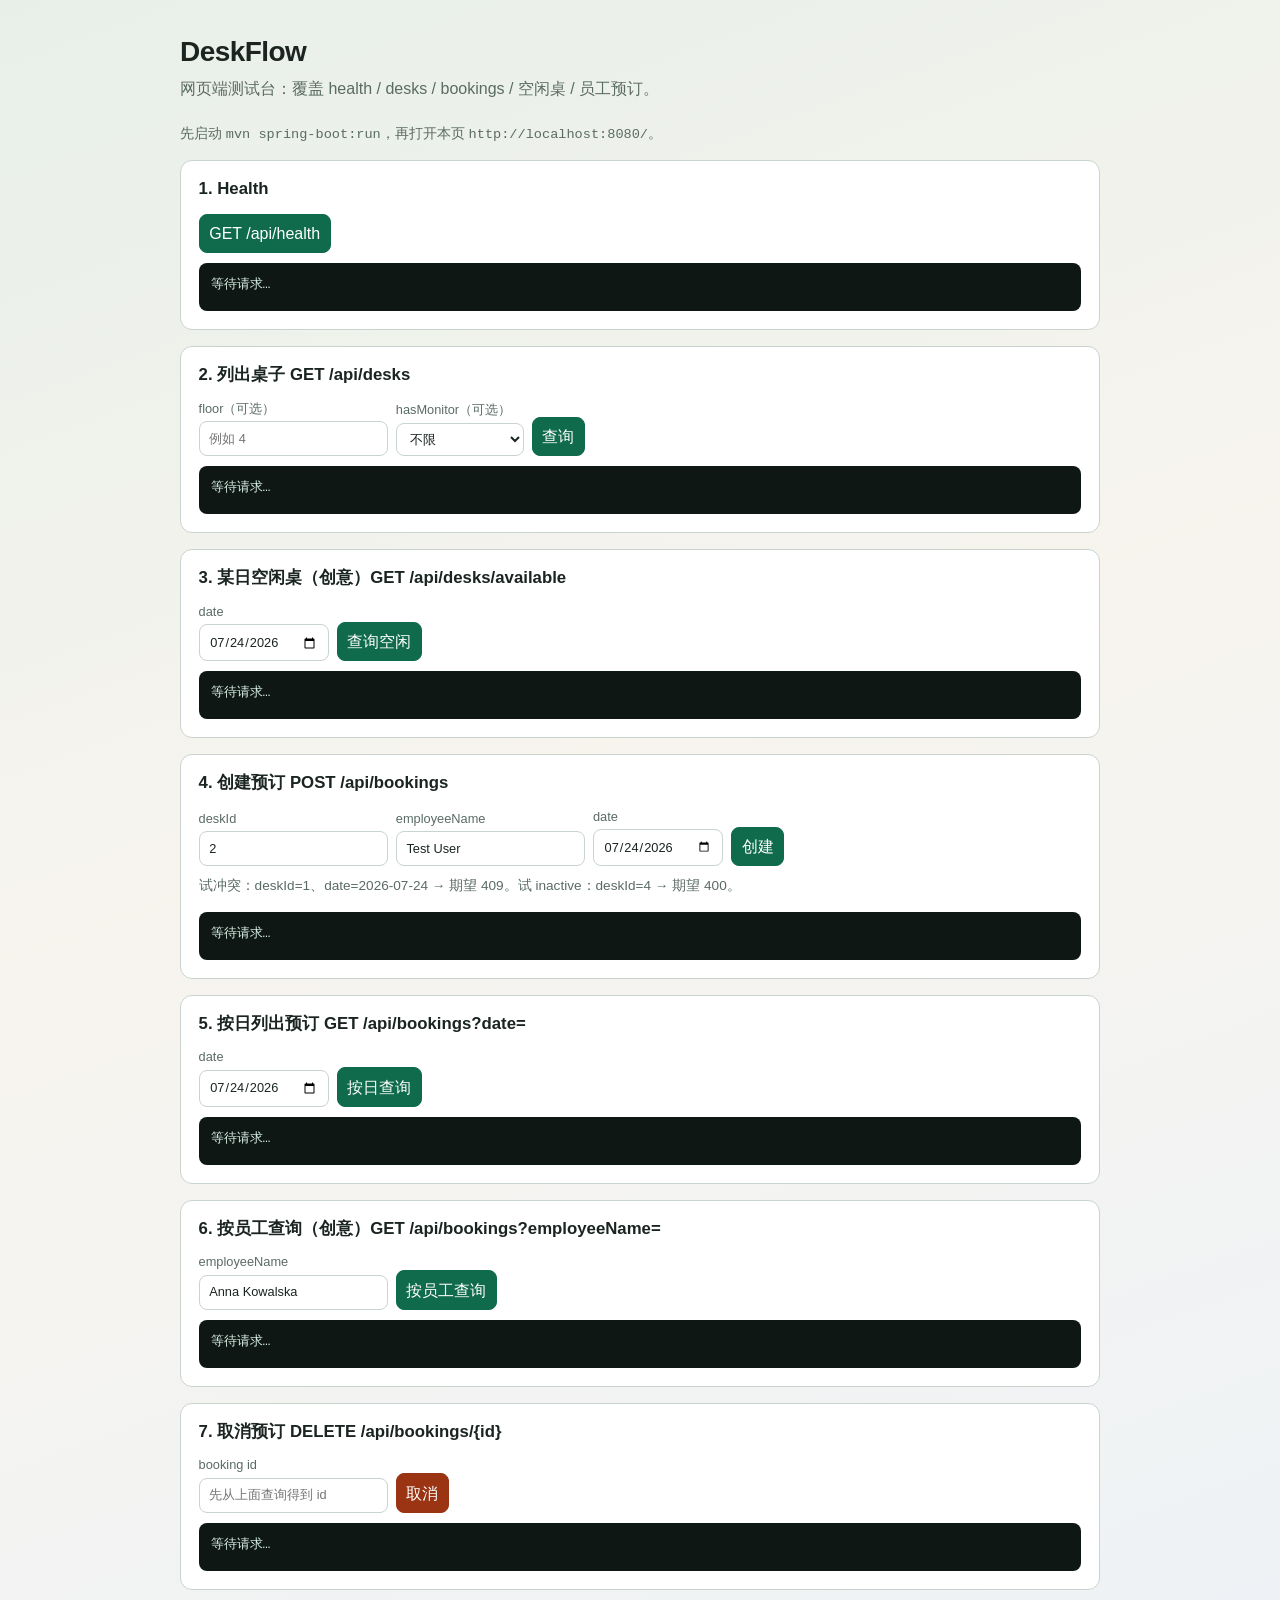
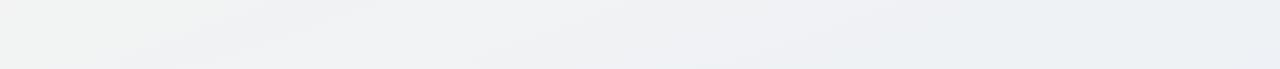
==== src/main/resources/static/index.html @ 6987fa85 "add test file" ====
<!DOCTYPE html>
<html lang="zh-CN">
<head>
  <meta charset="UTF-8" />
  <meta name="viewport" content="width=device-width, initial-scale=1" />
  <title>DeskFlow API 测试台</title>
  <style>
    :root {
      --bg: #f3f5f2;
      --ink: #1a2421;
      --muted: #5a6b64;
      --line: #c9d4ce;
      --card: #ffffff;
      --accent: #0f6b4c;
      --warn: #9a3412;
      --ok: #166534;
    }
    * { box-sizing: border-box; }
    body {
      margin: 0;
      font-family: "Segoe UI", "PingFang SC", "Microsoft YaHei", sans-serif;
      background: linear-gradient(160deg, #e8efe9 0%, #f7f4ee 45%, #eef2f6 100%);
      color: var(--ink);
      line-height: 1.45;
    }
    main {
      max-width: 960px;
      margin: 0 auto;
      padding: 2rem 1.25rem 4rem;
    }
    h1 { margin: 0 0 0.25rem; font-size: 1.75rem; letter-spacing: -0.02em; }
    .lead { color: var(--muted); margin: 0 0 1.5rem; }
    section {
      background: var(--card);
      border: 1px solid var(--line);
      border-radius: 12px;
      padding: 1rem 1.1rem 1.15rem;
      margin-bottom: 1rem;
    }
    h2 { margin: 0 0 0.75rem; font-size: 1.05rem; }
    .row { display: flex; flex-wrap: wrap; gap: 0.5rem; align-items: end; margin-bottom: 0.6rem; }
    label { display: flex; flex-direction: column; gap: 0.2rem; font-size: 0.8rem; color: var(--muted); }
    input, select, button, textarea {
      font: inherit;
      padding: 0.45rem 0.6rem;
      border-radius: 8px;
      border: 1px solid var(--line);
    }
    input, select { min-width: 8rem; background: #fff; color: var(--ink); }
    button {
      background: var(--accent);
      color: #fff;
      border-color: var(--accent);
      cursor: pointer;
    }
    button.secondary { background: #fff; color: var(--ink); }
    button.danger { background: var(--warn); border-color: var(--warn); }
    pre {
      margin: 0.5rem 0 0;
      padding: 0.75rem;
      background: #0f1714;
      color: #d7efe4;
      border-radius: 8px;
      overflow: auto;
      font-size: 0.82rem;
      min-height: 3rem;
      white-space: pre-wrap;
      word-break: break-word;
    }
    .status { font-size: 0.85rem; color: var(--muted); }
    .status.ok { color: var(--ok); }
    .status.err { color: var(--warn); }
    .hint { font-size: 0.85rem; color: var(--muted); margin: 0 0 1rem; }
  </style>
</head>
<body>
  <main>
    <h1>DeskFlow</h1>
    <p class="lead">网页端测试台：覆盖 health / desks / bookings / 空闲桌 / 员工预订。</p>
    <p class="hint">先启动 <code>mvn spring-boot:run</code>，再打开本页 <code>http://localhost:8080/</code>。</p>

    <section>
      <h2>1. Health</h2>
      <div class="row">
        <button type="button" onclick="runHealth()">GET /api/health</button>
      </div>
      <div class="status" id="health-status"></div>
      <pre id="health-out">等待请求…</pre>
    </section>

    <section>
      <h2>2. 列出桌子 GET /api/desks</h2>
      <div class="row">
        <label>floor（可选）
          <input id="desk-floor" type="number" placeholder="例如 4" />
        </label>
        <label>hasMonitor（可选）
          <select id="desk-monitor">
            <option value="">不限</option>
            <option value="true">true</option>
            <option value="false">false</option>
          </select>
        </label>
        <button type="button" onclick="runListDesks()">查询</button>
      </div>
      <div class="status" id="desks-status"></div>
      <pre id="desks-out">等待请求…</pre>
    </section>

    <section>
      <h2>3. 某日空闲桌（创意）GET /api/desks/available</h2>
      <div class="row">
        <label>date
          <input id="avail-date" type="date" value="2026-07-24" />
        </label>
        <button type="button" onclick="runAvailable()">查询空闲</button>
      </div>
      <div class="status" id="avail-status"></div>
      <pre id="avail-out">等待请求…</pre>
    </section>

    <section>
      <h2>4. 创建预订 POST /api/bookings</h2>
      <div class="row">
        <label>deskId
          <input id="book-desk" type="number" value="2" min="1" />
        </label>
        <label>employeeName
          <input id="book-name" type="text" value="Test User" />
        </label>
        <label>date
          <input id="book-date" type="date" value="2026-07-24" />
        </label>
        <button type="button" onclick="runCreateBooking()">创建</button>
      </div>
      <p class="hint">试冲突：deskId=1、date=2026-07-24 → 期望 409。试 inactive：deskId=4 → 期望 400。</p>
      <div class="status" id="create-status"></div>
      <pre id="create-out">等待请求…</pre>
    </section>

    <section>
      <h2>5. 按日列出预订 GET /api/bookings?date=</h2>
      <div class="row">
        <label>date
          <input id="list-date" type="date" value="2026-07-24" />
        </label>
        <button type="button" onclick="runListByDate()">按日查询</button>
      </div>
      <div class="status" id="list-date-status"></div>
      <pre id="list-date-out">等待请求…</pre>
    </section>

    <section>
      <h2>6. 按员工查询（创意）GET /api/bookings?employeeName=</h2>
      <div class="row">
        <label>employeeName
          <input id="emp-name" type="text" value="Anna Kowalska" />
        </label>
        <button type="button" onclick="runListByEmployee()">按员工查询</button>
      </div>
      <div class="status" id="emp-status"></div>
      <pre id="emp-out">等待请求…</pre>
    </section>

    <section>
      <h2>7. 取消预订 DELETE /api/bookings/{id}</h2>
      <div class="row">
        <label>booking id
          <input id="cancel-id" type="number" min="1" placeholder="先从上面查询得到 id" />
        </label>
        <button type="button" class="danger" onclick="runCancel()">取消</button>
      </div>
      <div class="status" id="cancel-status"></div>
      <pre id="cancel-out">等待请求…</pre>
    </section>
  </main>

  <script>
    async function call(method, path, body) {
      const opts = { method, headers: {} };
      if (body !== undefined) {
        opts.headers["Content-Type"] = "application/json";
        opts.body = JSON.stringify(body);
      }
      const res = await fetch(path, opts);
      const text = await res.text();
      let data;
      try { data = text ? JSON.parse(text) : null; } catch { data = text; }
      return { status: res.status, ok: res.ok, data };
    }

    function show(statusEl, outEl, result) {
      statusEl.textContent = "HTTP " + result.status + (result.ok ? " OK" : " ERROR");
      statusEl.className = "status " + (result.ok ? "ok" : "err");
      outEl.textContent = typeof result.data === "string"
        ? result.data
        : JSON.stringify(result.data, null, 2);
    }

    async function runHealth() {
      const r = await call("GET", "/api/health");
      show(document.getElementById("health-status"), document.getElementById("health-out"), r);
    }

    async function runListDesks() {
      const params = new URLSearchParams();
      const floor = document.getElementById("desk-floor").value.trim();
      const monitor = document.getElementById("desk-monitor").value;
      if (floor) params.set("floor", floor);
      if (monitor) params.set("hasMonitor", monitor);
      const q = params.toString();
      const r = await call("GET", "/api/desks" + (q ? "?" + q : ""));
      show(document.getElementById("desks-status"), document.getElementById("desks-out"), r);
    }

    async function runAvailable() {
      const date = document.getElementById("avail-date").value;
      const r = await call("GET", "/api/desks/available?date=" + encodeURIComponent(date));
      show(document.getElementById("avail-status"), document.getElementById("avail-out"), r);
    }

    async function runCreateBooking() {
      const body = {
        deskId: Number(document.getElementById("book-desk").value),
        employeeName: document.getElementById("book-name").value,
        date: document.getElementById("book-date").value
      };
      const r = await call("POST", "/api/bookings", body);
      show(document.getElementById("create-status"), document.getElementById("create-out"), r);
      if (r.ok && r.data && r.data.id != null) {
        document.getElementById("cancel-id").value = r.data.id;
      }
    }

    async function runListByDate() {
      const date = document.getElementById("list-date").value;
      const r = await call("GET", "/api/bookings?date=" + encodeURIComponent(date));
      show(document.getElementById("list-date-status"), document.getElementById("list-date-out"), r);
    }

    async function runListByEmployee() {
      const name = document.getElementById("emp-name").value;
      const r = await call("GET", "/api/bookings?employeeName=" + encodeURIComponent(name));
      show(document.getElementById("emp-status"), document.getElementById("emp-out"), r);
    }

    async function runCancel() {
      const id = document.getElementById("cancel-id").value;
      const r = await call("DELETE", "/api/bookings/" + encodeURIComponent(id));
      if (r.status === 204) {
        show(document.getElementById("cancel-status"), document.getElementById("cancel-out"), {
          status: 204, ok: true, data: "(no content) 已删除"
        });
      } else {
        show(document.getElementById("cancel-status"), document.getElementById("cancel-out"), r);
      }
    }
  </script>
</body>
</html>
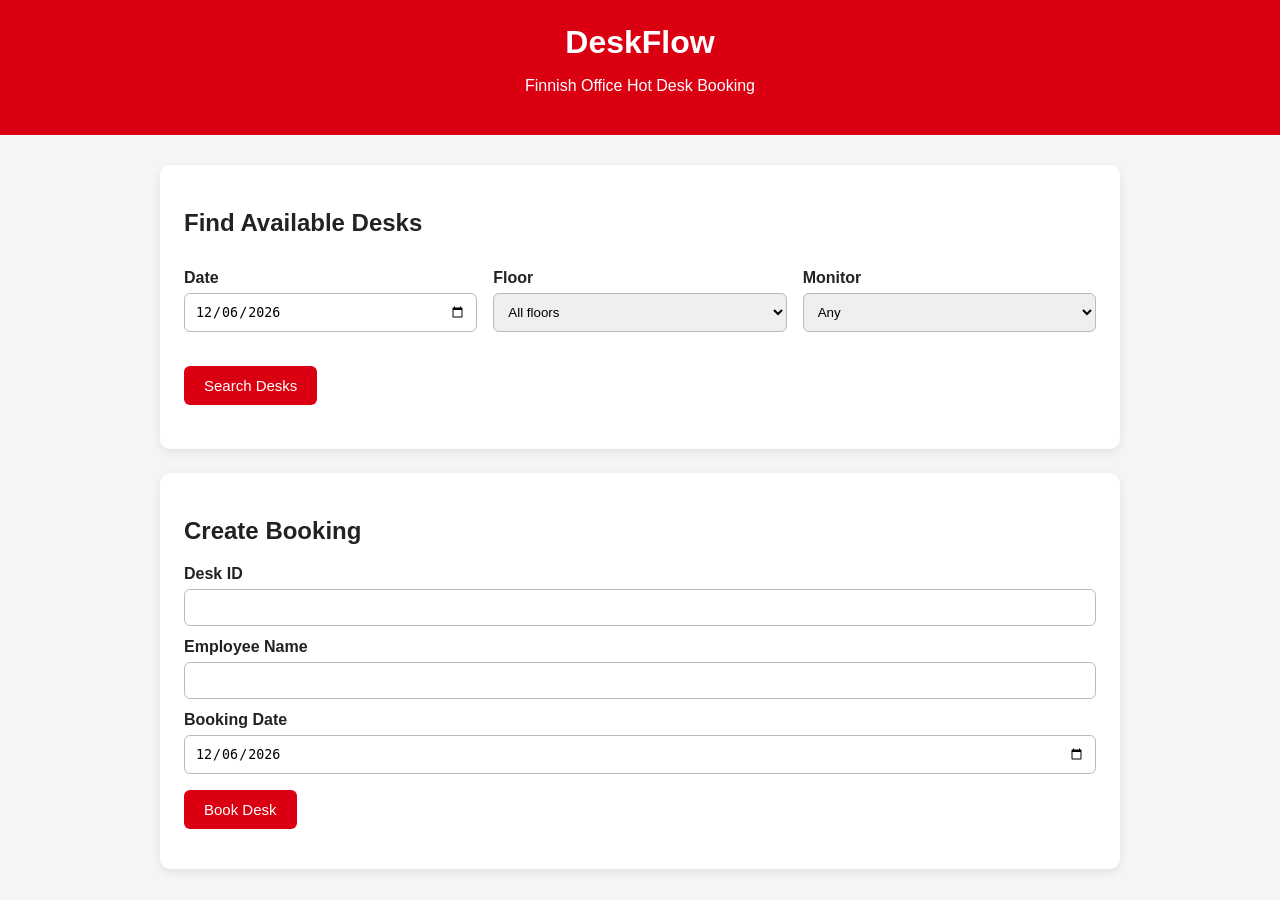
==== commit 12d9fac0: ":aq! :wq! :wq" ====
--- a/src/main/resources/static/index.html
+++ b/src/main/resources/static/index.html
@@ -1,260 +1,74 @@
 <!DOCTYPE html>
-<html lang="zh-CN">
+<html lang="en">
 <head>
-  <meta charset="UTF-8" />
-  <meta name="viewport" content="width=device-width, initial-scale=1" />
-  <title>DeskFlow API 测试台</title>
-  <style>
-    :root {
-      --bg: #f3f5f2;
-      --ink: #1a2421;
-      --muted: #5a6b64;
-      --line: #c9d4ce;
-      --card: #ffffff;
-      --accent: #0f6b4c;
-      --warn: #9a3412;
-      --ok: #166534;
-    }
-    * { box-sizing: border-box; }
-    body {
-      margin: 0;
-      font-family: "Segoe UI", "PingFang SC", "Microsoft YaHei", sans-serif;
-      background: linear-gradient(160deg, #e8efe9 0%, #f7f4ee 45%, #eef2f6 100%);
-      color: var(--ink);
-      line-height: 1.45;
-    }
-    main {
-      max-width: 960px;
-      margin: 0 auto;
-      padding: 2rem 1.25rem 4rem;
-    }
-    h1 { margin: 0 0 0.25rem; font-size: 1.75rem; letter-spacing: -0.02em; }
-    .lead { color: var(--muted); margin: 0 0 1.5rem; }
-    section {
-      background: var(--card);
-      border: 1px solid var(--line);
-      border-radius: 12px;
-      padding: 1rem 1.1rem 1.15rem;
-      margin-bottom: 1rem;
-    }
-    h2 { margin: 0 0 0.75rem; font-size: 1.05rem; }
-    .row { display: flex; flex-wrap: wrap; gap: 0.5rem; align-items: end; margin-bottom: 0.6rem; }
-    label { display: flex; flex-direction: column; gap: 0.2rem; font-size: 0.8rem; color: var(--muted); }
-    input, select, button, textarea {
-      font: inherit;
-      padding: 0.45rem 0.6rem;
-      border-radius: 8px;
-      border: 1px solid var(--line);
-    }
-    input, select { min-width: 8rem; background: #fff; color: var(--ink); }
-    button {
-      background: var(--accent);
-      color: #fff;
-      border-color: var(--accent);
-      cursor: pointer;
-    }
-    button.secondary { background: #fff; color: var(--ink); }
-    button.danger { background: var(--warn); border-color: var(--warn); }
-    pre {
-      margin: 0.5rem 0 0;
-      padding: 0.75rem;
-      background: #0f1714;
-      color: #d7efe4;
-      border-radius: 8px;
-      overflow: auto;
-      font-size: 0.82rem;
-      min-height: 3rem;
-      white-space: pre-wrap;
-      word-break: break-word;
-    }
-    .status { font-size: 0.85rem; color: var(--muted); }
-    .status.ok { color: var(--ok); }
-    .status.err { color: var(--warn); }
-    .hint { font-size: 0.85rem; color: var(--muted); margin: 0 0 1rem; }
-  </style>
+    <meta charset="UTF-8">
+    <meta name="viewport" content="width=device-width, initial-scale=1.0">
+    <title>DeskFlow</title>
+    <link rel="stylesheet" href="style.css">
 </head>
 <body>
-  <main>
+
+<header>
     <h1>DeskFlow</h1>
-    <p class="lead">网页端测试台：覆盖 health / desks / bookings / 空闲桌 / 员工预订。</p>
-    <p class="hint">先启动 <code>mvn spring-boot:run</code>，再打开本页 <code>http://localhost:8080/</code>。</p>
+    <p>Finnish Office Hot Desk Booking</p>
+</header>
 
-    <section>
-      <h2>1. Health</h2>
-      <div class="row">
-        <button type="button" onclick="runHealth()">GET /api/health</button>
-      </div>
-      <div class="status" id="health-status"></div>
-      <pre id="health-out">等待请求…</pre>
+<main>
+    <section class="card">
+        <h2>Find Available Desks</h2>
+
+        <div class="form-row">
+            <div>
+                <label for="date">Date</label>
+                <input type="date" id="date">
+            </div>
+
+            <div>
+                <label for="floor">Floor</label>
+                <select id="floor">
+                    <option value="">All floors</option>
+                    <option value="2">Floor 2</option>
+                    <option value="3">Floor 3</option>
+                </select>
+            </div>
+
+            <div>
+                <label for="monitor">Monitor</label>
+                <select id="monitor">
+                    <option value="">Any</option>
+                    <option value="true">Yes</option>
+                    <option value="false">No</option>
+                </select>
+            </div>
+        </div>
+
+        <button onclick="loadAvailableDesks()">Search Desks</button>
+
+        <p id="message"></p>
+
+        <div id="deskList" class="desk-grid"></div>
     </section>
 
-    <section>
-      <h2>2. 列出桌子 GET /api/desks</h2>
-      <div class="row">
-        <label>floor（可选）
-          <input id="desk-floor" type="number" placeholder="例如 4" />
-        </label>
-        <label>hasMonitor（可选）
-          <select id="desk-monitor">
-            <option value="">不限</option>
-            <option value="true">true</option>
-            <option value="false">false</option>
-          </select>
-        </label>
-        <button type="button" onclick="runListDesks()">查询</button>
-      </div>
-      <div class="status" id="desks-status"></div>
-      <pre id="desks-out">等待请求…</pre>
+    <section class="card">
+        <h2>Create Booking</h2>
+
+        <form id="bookingForm">
+            <label for="deskId">Desk ID</label>
+            <input type="number" id="deskId" required>
+
+            <label for="employeeName">Employee Name</label>
+            <input type="text" id="employeeName" required>
+
+            <label for="bookingDate">Booking Date</label>
+            <input type="date" id="bookingDate" required>
+
+            <button type="submit">Book Desk</button>
+        </form>
+
+        <p id="bookingMessage"></p>
     </section>
+</main>
 
-    <section>
-      <h2>3. 某日空闲桌（创意）GET /api/desks/available</h2>
-      <div class="row">
-        <label>date
-          <input id="avail-date" type="date" value="2026-07-24" />
-        </label>
-        <button type="button" onclick="runAvailable()">查询空闲</button>
-      </div>
-      <div class="status" id="avail-status"></div>
-      <pre id="avail-out">等待请求…</pre>
-    </section>
-
-    <section>
-      <h2>4. 创建预订 POST /api/bookings</h2>
-      <div class="row">
-        <label>deskId
-          <input id="book-desk" type="number" value="2" min="1" />
-        </label>
-        <label>employeeName
-          <input id="book-name" type="text" value="Test User" />
-        </label>
-        <label>date
-          <input id="book-date" type="date" value="2026-07-24" />
-        </label>
-        <button type="button" onclick="runCreateBooking()">创建</button>
-      </div>
-      <p class="hint">试冲突：deskId=1、date=2026-07-24 → 期望 409。试 inactive：deskId=4 → 期望 400。</p>
-      <div class="status" id="create-status"></div>
-      <pre id="create-out">等待请求…</pre>
-    </section>
-
-    <section>
-      <h2>5. 按日列出预订 GET /api/bookings?date=</h2>
-      <div class="row">
-        <label>date
-          <input id="list-date" type="date" value="2026-07-24" />
-        </label>
-        <button type="button" onclick="runListByDate()">按日查询</button>
-      </div>
-      <div class="status" id="list-date-status"></div>
-      <pre id="list-date-out">等待请求…</pre>
-    </section>
-
-    <section>
-      <h2>6. 按员工查询（创意）GET /api/bookings?employeeName=</h2>
-      <div class="row">
-        <label>employeeName
-          <input id="emp-name" type="text" value="Anna Kowalska" />
-        </label>
-        <button type="button" onclick="runListByEmployee()">按员工查询</button>
-      </div>
-      <div class="status" id="emp-status"></div>
-      <pre id="emp-out">等待请求…</pre>
-    </section>
-
-    <section>
-      <h2>7. 取消预订 DELETE /api/bookings/{id}</h2>
-      <div class="row">
-        <label>booking id
-          <input id="cancel-id" type="number" min="1" placeholder="先从上面查询得到 id" />
-        </label>
-        <button type="button" class="danger" onclick="runCancel()">取消</button>
-      </div>
-      <div class="status" id="cancel-status"></div>
-      <pre id="cancel-out">等待请求…</pre>
-    </section>
-  </main>
-
-  <script>
-    async function call(method, path, body) {
-      const opts = { method, headers: {} };
-      if (body !== undefined) {
-        opts.headers["Content-Type"] = "application/json";
-        opts.body = JSON.stringify(body);
-      }
-      const res = await fetch(path, opts);
-      const text = await res.text();
-      let data;
-      try { data = text ? JSON.parse(text) : null; } catch { data = text; }
-      return { status: res.status, ok: res.ok, data };
-    }
-
-    function show(statusEl, outEl, result) {
-      statusEl.textContent = "HTTP " + result.status + (result.ok ? " OK" : " ERROR");
-      statusEl.className = "status " + (result.ok ? "ok" : "err");
-      outEl.textContent = typeof result.data === "string"
-        ? result.data
-        : JSON.stringify(result.data, null, 2);
-    }
-
-    async function runHealth() {
-      const r = await call("GET", "/api/health");
-      show(document.getElementById("health-status"), document.getElementById("health-out"), r);
-    }
-
-    async function runListDesks() {
-      const params = new URLSearchParams();
-      const floor = document.getElementById("desk-floor").value.trim();
-      const monitor = document.getElementById("desk-monitor").value;
-      if (floor) params.set("floor", floor);
-      if (monitor) params.set("hasMonitor", monitor);
-      const q = params.toString();
-      const r = await call("GET", "/api/desks" + (q ? "?" + q : ""));
-      show(document.getElementById("desks-status"), document.getElementById("desks-out"), r);
-    }
-
-    async function runAvailable() {
-      const date = document.getElementById("avail-date").value;
-      const r = await call("GET", "/api/desks/available?date=" + encodeURIComponent(date));
-      show(document.getElementById("avail-status"), document.getElementById("avail-out"), r);
-    }
-
-    async function runCreateBooking() {
-      const body = {
-        deskId: Number(document.getElementById("book-desk").value),
-        employeeName: document.getElementById("book-name").value,
-        date: document.getElementById("book-date").value
-      };
-      const r = await call("POST", "/api/bookings", body);
-      show(document.getElementById("create-status"), document.getElementById("create-out"), r);
-      if (r.ok && r.data && r.data.id != null) {
-        document.getElementById("cancel-id").value = r.data.id;
-      }
-    }
-
-    async function runListByDate() {
-      const date = document.getElementById("list-date").value;
-      const r = await call("GET", "/api/bookings?date=" + encodeURIComponent(date));
-      show(document.getElementById("list-date-status"), document.getElementById("list-date-out"), r);
-    }
-
-    async function runListByEmployee() {
-      const name = document.getElementById("emp-name").value;
-      const r = await call("GET", "/api/bookings?employeeName=" + encodeURIComponent(name));
-      show(document.getElementById("emp-status"), document.getElementById("emp-out"), r);
-    }
-
-    async function runCancel() {
-      const id = document.getElementById("cancel-id").value;
-      const r = await call("DELETE", "/api/bookings/" + encodeURIComponent(id));
-      if (r.status === 204) {
-        show(document.getElementById("cancel-status"), document.getElementById("cancel-out"), {
-          status: 204, ok: true, data: "(no content) 已删除"
-        });
-      } else {
-        show(document.getElementById("cancel-status"), document.getElementById("cancel-out"), r);
-      }
-    }
-  </script>
+<script src="app.js"></script>
 </body>
 </html>
--- a/src/main/resources/static/style.css
+++ b/src/main/resources/static/style.css
@@ -0,0 +1,103 @@
+* {
+    box-sizing: border-box;
+}
+
+body {
+    margin: 0;
+    font-family: Arial, sans-serif;
+    background: #f3f5f7;
+    color: #222;
+}
+
+header {
+    background: #db0011;
+    color: white;
+    padding: 24px;
+    text-align: center;
+}
+
+header h1 {
+    margin: 0;
+}
+
+main {
+    max-width: 1000px;
+    margin: 30px auto;
+    padding: 0 20px;
+}
+
+.card {
+    background: white;
+    padding: 24px;
+    margin-bottom: 24px;
+    border-radius: 10px;
+    box-shadow: 0 3px 10px rgba(0, 0, 0, 0.08);
+}
+
+.form-row {
+    display: flex;
+    gap: 16px;
+    flex-wrap: wrap;
+    margin-bottom: 18px;
+}
+
+.form-row div {
+    flex: 1;
+    min-width: 180px;
+}
+
+label {
+    display: block;
+    margin-top: 12px;
+    margin-bottom: 6px;
+    font-weight: bold;
+}
+
+input,
+select {
+    width: 100%;
+    padding: 10px;
+    border: 1px solid #bbb;
+    border-radius: 6px;
+}
+
+button {
+    margin-top: 16px;
+    padding: 11px 20px;
+    border: none;
+    border-radius: 6px;
+    background: #db0011;
+    color: white;
+    cursor: pointer;
+    font-size: 15px;
+}
+
+button:hover {
+    background: #a8000d;
+}
+
+.desk-grid {
+    display: grid;
+    grid-template-columns: repeat(auto-fit, minmax(210px, 1fr));
+    gap: 16px;
+    margin-top: 20px;
+}
+
+.desk-card {
+    border: 1px solid #ddd;
+    border-radius: 8px;
+    padding: 16px;
+    background: #fafafa;
+}
+
+.desk-card h3 {
+    margin-top: 0;
+}
+
+.success {
+    color: green;
+}
+
+.error {
+    color: #db0011;
+}
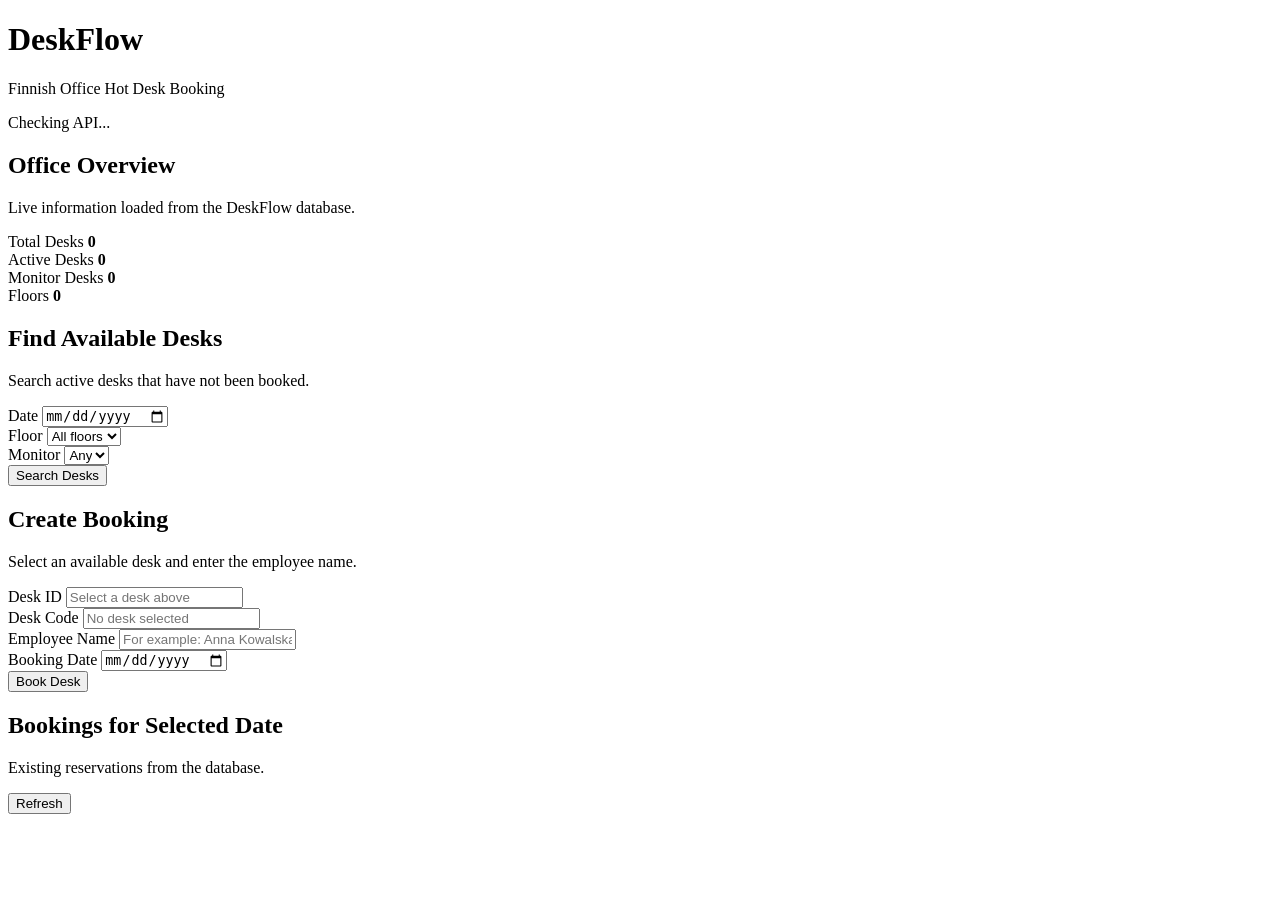
==== commit 1da3f8be: "Ver1.1" ====
--- a/src/main/resources/static/index.html
+++ b/src/main/resources/static/index.html
@@ -3,72 +3,199 @@
 <head>
     <meta charset="UTF-8">
     <meta name="viewport" content="width=device-width, initial-scale=1.0">
+
     <title>DeskFlow</title>
-    <link rel="stylesheet" href="style.css">
+
+    <link rel="stylesheet" href="/style.css">
 </head>
+
 <body>
 
-<header>
-    <h1>DeskFlow</h1>
-    <p>Finnish Office Hot Desk Booking</p>
+<header class="main-header">
+    <div>
+        <h1>DeskFlow</h1>
+        <p>Finnish Office Hot Desk Booking</p>
+    </div>
+
+    <div id="healthStatus" class="health-status">
+        Checking API...
+    </div>
 </header>
 
 <main>
+
+    <!-- Database overview -->
     <section class="card">
-        <h2>Find Available Desks</h2>
+        <div class="section-heading">
+            <div>
+                <h2>Office Overview</h2>
+                <p>Live information loaded from the DeskFlow database.</p>
+            </div>
+        </div>
+
+        <div class="stats-grid">
+            <div class="stat-card">
+                <span class="stat-label">Total Desks</span>
+                <strong id="totalDesks">0</strong>
+            </div>
+
+            <div class="stat-card">
+                <span class="stat-label">Active Desks</span>
+                <strong id="activeDesks">0</strong>
+            </div>
+
+            <div class="stat-card">
+                <span class="stat-label">Monitor Desks</span>
+                <strong id="monitorDesks">0</strong>
+            </div>
+
+            <div class="stat-card">
+                <span class="stat-label">Floors</span>
+                <strong id="floorCount">0</strong>
+            </div>
+        </div>
+    </section>
+
+    <!-- Availability search -->
+    <section class="card">
+        <div class="section-heading">
+            <div>
+                <h2>Find Available Desks</h2>
+                <p>Search active desks that have not been booked.</p>
+            </div>
+        </div>
 
         <div class="form-row">
-            <div>
+
+            <div class="form-group">
                 <label for="date">Date</label>
                 <input type="date" id="date">
             </div>
 
-            <div>
+            <div class="form-group">
                 <label for="floor">Floor</label>
+
                 <select id="floor">
                     <option value="">All floors</option>
-                    <option value="2">Floor 2</option>
-                    <option value="3">Floor 3</option>
                 </select>
             </div>
 
-            <div>
+            <div class="form-group">
                 <label for="monitor">Monitor</label>
+
                 <select id="monitor">
                     <option value="">Any</option>
                     <option value="true">Yes</option>
                     <option value="false">No</option>
                 </select>
             </div>
-        </div>
-
-        <button onclick="loadAvailableDesks()">Search Desks</button>
-
-        <p id="message"></p>
+
+        </div>
+
+        <button id="searchButton" type="button">
+            Search Desks
+        </button>
+
+        <p id="message" class="message"></p>
 
         <div id="deskList" class="desk-grid"></div>
     </section>
 
+    <!-- Create booking -->
+    <section class="card" id="createBookingSection">
+        <div class="section-heading">
+            <div>
+                <h2>Create Booking</h2>
+                <p>Select an available desk and enter the employee name.</p>
+            </div>
+        </div>
+
+        <form id="bookingForm">
+
+            <div class="form-row">
+
+                <div class="form-group">
+                    <label for="deskId">Desk ID</label>
+
+                    <input
+                        type="number"
+                        id="deskId"
+                        placeholder="Select a desk above"
+                        readonly
+                        required
+                    >
+                </div>
+
+                <div class="form-group">
+                    <label for="selectedDeskCode">Desk Code</label>
+
+                    <input
+                        type="text"
+                        id="selectedDeskCode"
+                        placeholder="No desk selected"
+                        readonly
+                    >
+                </div>
+
+                <div class="form-group">
+                    <label for="employeeName">Employee Name</label>
+
+                    <input
+                        type="text"
+                        id="employeeName"
+                        placeholder="For example: Anna Kowalska"
+                        required
+                    >
+                </div>
+
+                <div class="form-group">
+                    <label for="bookingDate">Booking Date</label>
+
+                    <input
+                        type="date"
+                        id="bookingDate"
+                        required
+                    >
+                </div>
+
+            </div>
+
+            <button type="submit">
+                Book Desk
+            </button>
+        </form>
+
+        <p id="bookingMessage" class="message"></p>
+    </section>
+
+    <!-- Existing bookings -->
     <section class="card">
-        <h2>Create Booking</h2>
-
-        <form id="bookingForm">
-            <label for="deskId">Desk ID</label>
-            <input type="number" id="deskId" required>
-
-            <label for="employeeName">Employee Name</label>
-            <input type="text" id="employeeName" required>
-
-            <label for="bookingDate">Booking Date</label>
-            <input type="date" id="bookingDate" required>
-
-            <button type="submit">Book Desk</button>
-        </form>
-
-        <p id="bookingMessage"></p>
-    </section>
+        <div class="section-heading booking-heading">
+            <div>
+                <h2>Bookings for Selected Date</h2>
+
+                <p>
+                    Existing reservations from the database.
+                </p>
+            </div>
+
+            <button
+                id="refreshBookingsButton"
+                type="button"
+                class="secondary-button"
+            >
+                Refresh
+            </button>
+        </div>
+
+        <p id="bookingListMessage" class="message"></p>
+
+        <div id="bookingList" class="booking-list"></div>
+    </section>
+
 </main>
 
-<script src="app.js"></script>
+<script src="/app.js"></script>
+
 </body>
 </html>
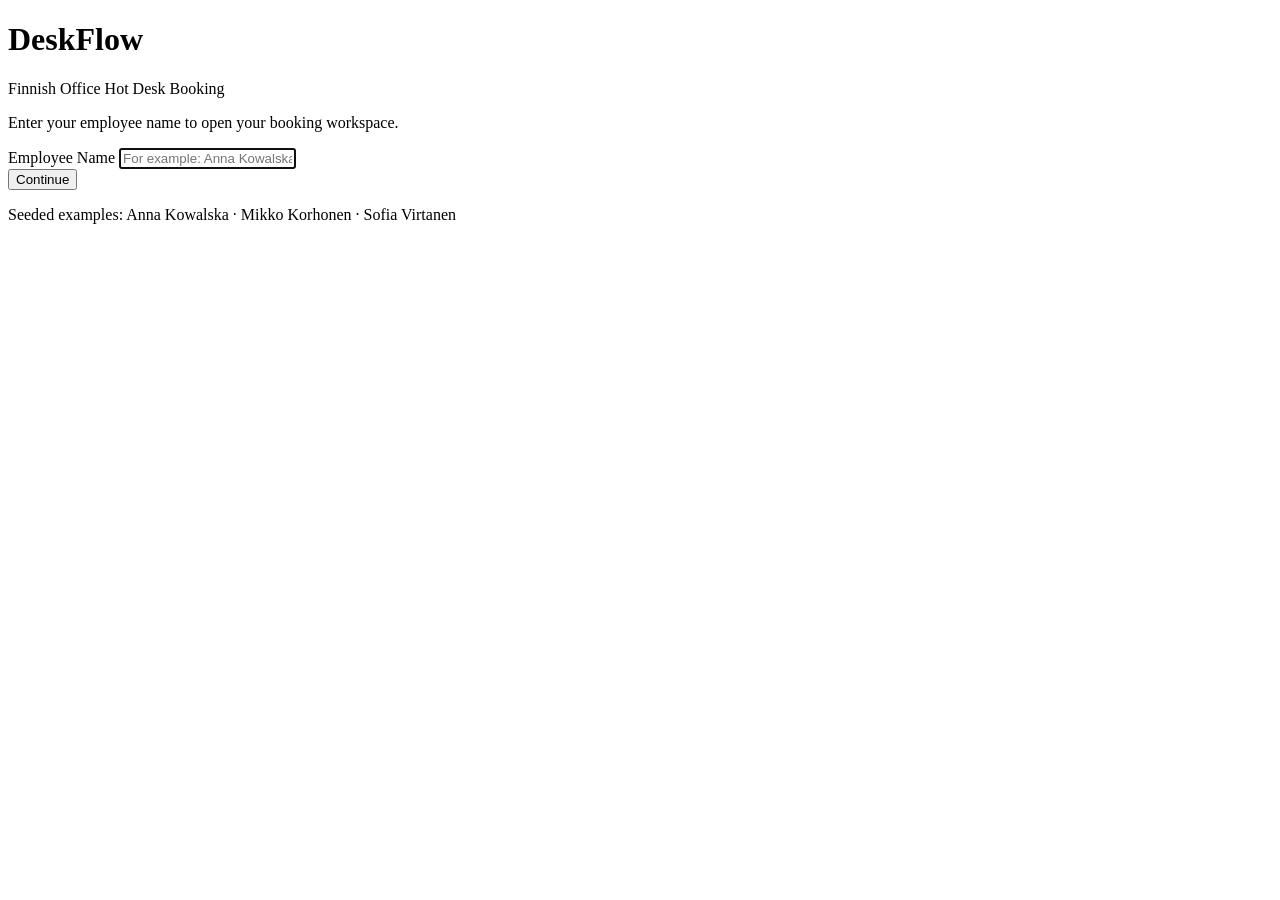
==== commit 92cae73b: "update login/employee name function" ====
--- a/src/main/resources/static/index.html
+++ b/src/main/resources/static/index.html
@@ -3,199 +3,57 @@
 <head>
     <meta charset="UTF-8">
     <meta name="viewport" content="width=device-width, initial-scale=1.0">
-
-    <title>DeskFlow</title>
-
+    <title>DeskFlow — Login</title>
     <link rel="stylesheet" href="/style.css">
 </head>
+<body class="login-page">
 
-<body>
+<main class="login-card">
+    <h1>DeskFlow</h1>
+    <p class="login-subtitle">Finnish Office Hot Desk Booking</p>
+    <p class="login-hint">Enter your employee name to open your booking workspace.</p>
 
-<header class="main-header">
-    <div>
-        <h1>DeskFlow</h1>
-        <p>Finnish Office Hot Desk Booking</p>
-    </div>
-
-    <div id="healthStatus" class="health-status">
-        Checking API...
-    </div>
-</header>
-
-<main>
-
-    <!-- Database overview -->
-    <section class="card">
-        <div class="section-heading">
-            <div>
-                <h2>Office Overview</h2>
-                <p>Live information loaded from the DeskFlow database.</p>
-            </div>
+    <form id="loginForm">
+        <div class="form-group">
+            <label for="loginName">Employee Name</label>
+            <input
+                type="text"
+                id="loginName"
+                placeholder="For example: Anna Kowalska"
+                required
+                autofocus
+            >
         </div>
 
-        <div class="stats-grid">
-            <div class="stat-card">
-                <span class="stat-label">Total Desks</span>
-                <strong id="totalDesks">0</strong>
-            </div>
+        <button type="submit">Continue</button>
+        <p id="loginMessage" class="message"></p>
+    </form>
 
-            <div class="stat-card">
-                <span class="stat-label">Active Desks</span>
-                <strong id="activeDesks">0</strong>
-            </div>
-
-            <div class="stat-card">
-                <span class="stat-label">Monitor Desks</span>
-                <strong id="monitorDesks">0</strong>
-            </div>
-
-            <div class="stat-card">
-                <span class="stat-label">Floors</span>
-                <strong id="floorCount">0</strong>
-            </div>
-        </div>
-    </section>
-
-    <!-- Availability search -->
-    <section class="card">
-        <div class="section-heading">
-            <div>
-                <h2>Find Available Desks</h2>
-                <p>Search active desks that have not been booked.</p>
-            </div>
-        </div>
-
-        <div class="form-row">
-
-            <div class="form-group">
-                <label for="date">Date</label>
-                <input type="date" id="date">
-            </div>
-
-            <div class="form-group">
-                <label for="floor">Floor</label>
-
-                <select id="floor">
-                    <option value="">All floors</option>
-                </select>
-            </div>
-
-            <div class="form-group">
-                <label for="monitor">Monitor</label>
-
-                <select id="monitor">
-                    <option value="">Any</option>
-                    <option value="true">Yes</option>
-                    <option value="false">No</option>
-                </select>
-            </div>
-
-        </div>
-
-        <button id="searchButton" type="button">
-            Search Desks
-        </button>
-
-        <p id="message" class="message"></p>
-
-        <div id="deskList" class="desk-grid"></div>
-    </section>
-
-    <!-- Create booking -->
-    <section class="card" id="createBookingSection">
-        <div class="section-heading">
-            <div>
-                <h2>Create Booking</h2>
-                <p>Select an available desk and enter the employee name.</p>
-            </div>
-        </div>
-
-        <form id="bookingForm">
-
-            <div class="form-row">
-
-                <div class="form-group">
-                    <label for="deskId">Desk ID</label>
-
-                    <input
-                        type="number"
-                        id="deskId"
-                        placeholder="Select a desk above"
-                        readonly
-                        required
-                    >
-                </div>
-
-                <div class="form-group">
-                    <label for="selectedDeskCode">Desk Code</label>
-
-                    <input
-                        type="text"
-                        id="selectedDeskCode"
-                        placeholder="No desk selected"
-                        readonly
-                    >
-                </div>
-
-                <div class="form-group">
-                    <label for="employeeName">Employee Name</label>
-
-                    <input
-                        type="text"
-                        id="employeeName"
-                        placeholder="For example: Anna Kowalska"
-                        required
-                    >
-                </div>
-
-                <div class="form-group">
-                    <label for="bookingDate">Booking Date</label>
-
-                    <input
-                        type="date"
-                        id="bookingDate"
-                        required
-                    >
-                </div>
-
-            </div>
-
-            <button type="submit">
-                Book Desk
-            </button>
-        </form>
-
-        <p id="bookingMessage" class="message"></p>
-    </section>
-
-    <!-- Existing bookings -->
-    <section class="card">
-        <div class="section-heading booking-heading">
-            <div>
-                <h2>Bookings for Selected Date</h2>
-
-                <p>
-                    Existing reservations from the database.
-                </p>
-            </div>
-
-            <button
-                id="refreshBookingsButton"
-                type="button"
-                class="secondary-button"
-            >
-                Refresh
-            </button>
-        </div>
-
-        <p id="bookingListMessage" class="message"></p>
-
-        <div id="bookingList" class="booking-list"></div>
-    </section>
-
+    <p class="login-examples">
+        Seeded examples: Anna Kowalska · Mikko Korhonen · Sofia Virtanen
+    </p>
 </main>
 
-<script src="/app.js"></script>
+<script>
+    const form = document.getElementById("loginForm");
+    const nameInput = document.getElementById("loginName");
+    const message = document.getElementById("loginMessage");
+
+    form.addEventListener("submit", function (event) {
+        event.preventDefault();
+
+        const name = nameInput.value.trim();
+
+        if (!name) {
+            message.textContent = "Employee name cannot be blank.";
+            message.className = "message error";
+            return;
+        }
+
+        window.location.href =
+            "/app.html?employee=" + encodeURIComponent(name);
+    });
+</script>
 
 </body>
 </html>
